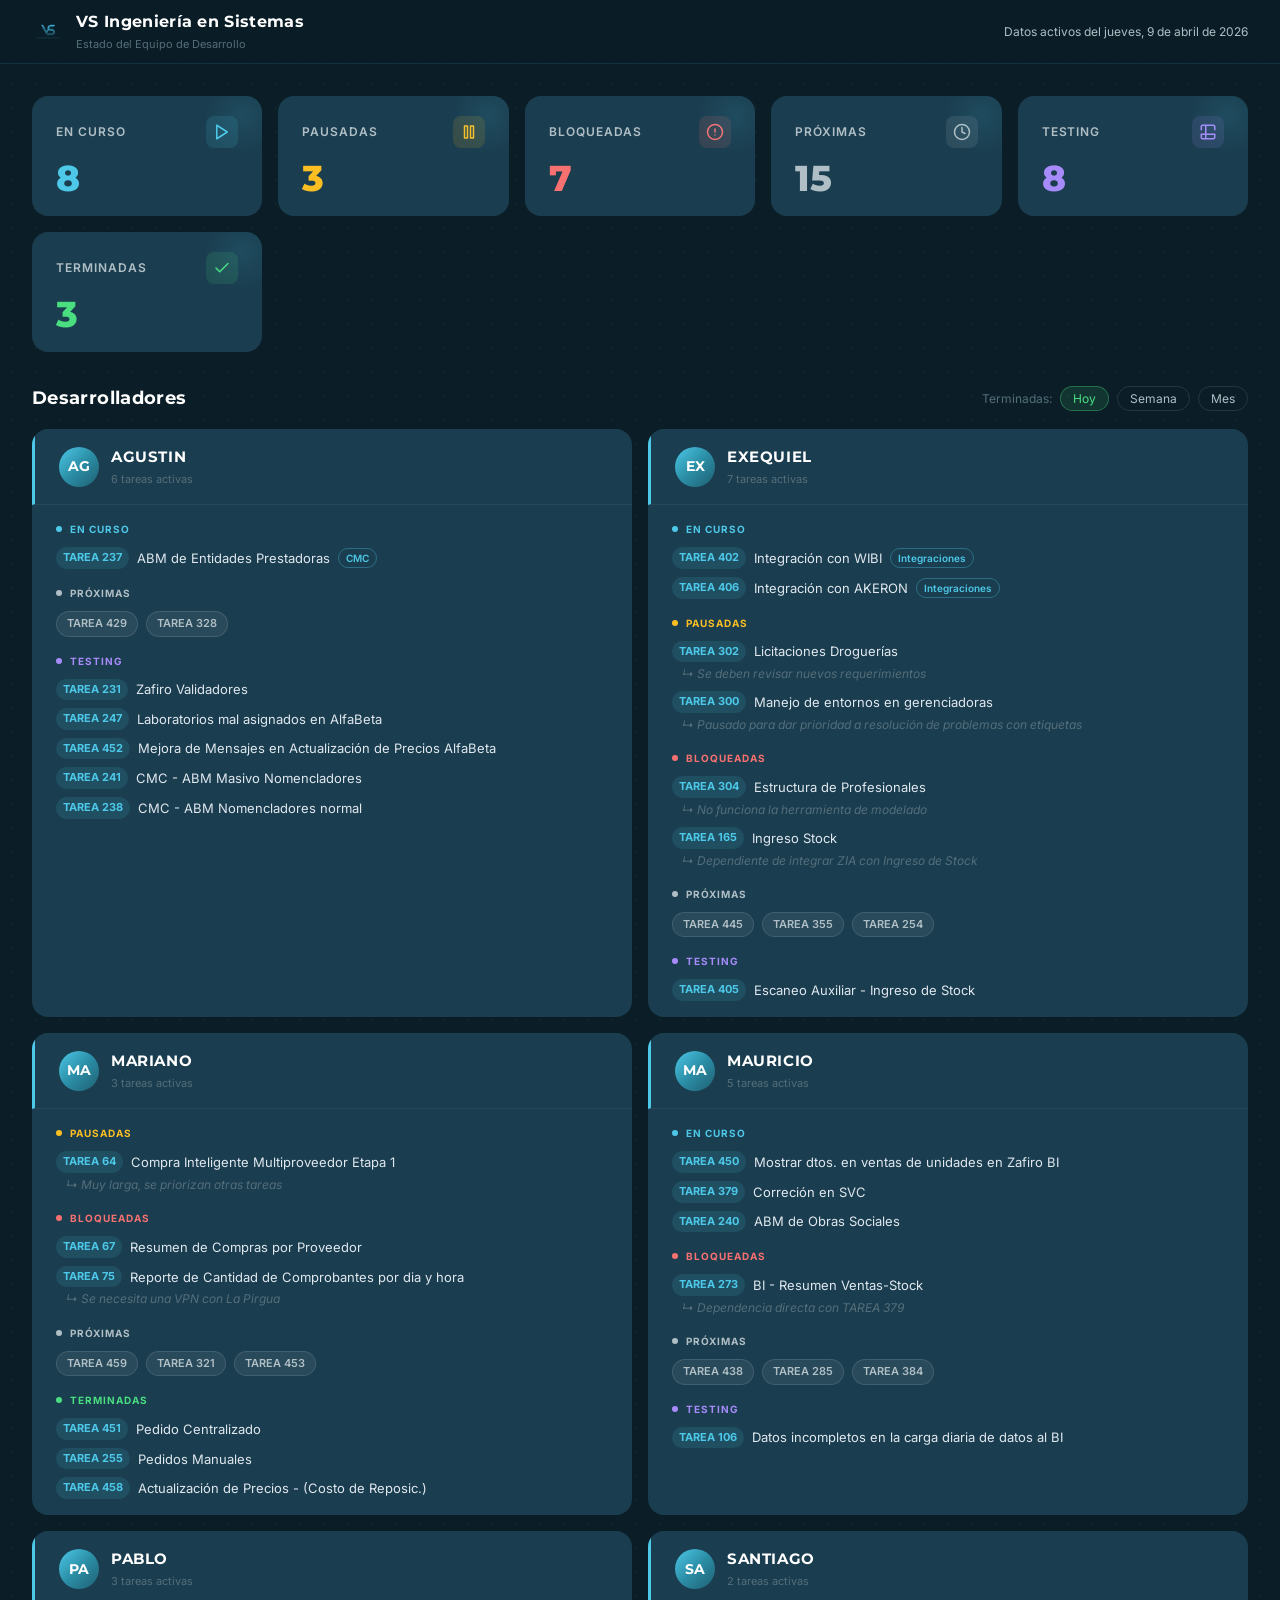
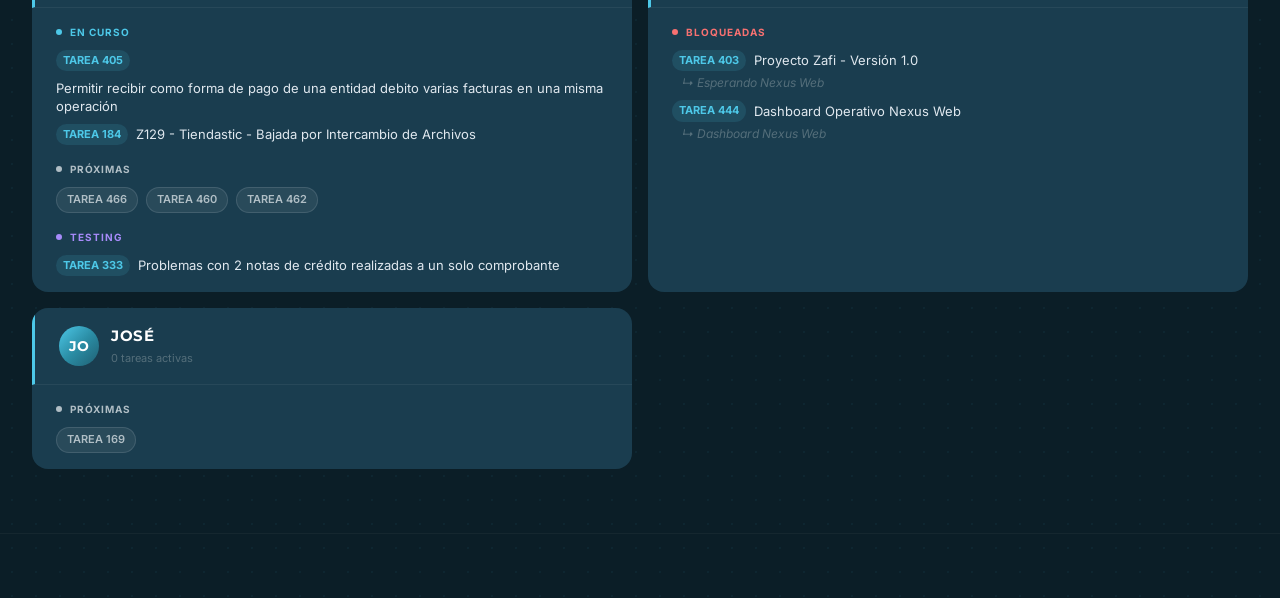
==== index.html @ 7aa767b9 "Primer commit" ====
<!DOCTYPE html>
<html lang="es">
<head>
  <meta charset="UTF-8">
  <meta name="viewport" content="width=device-width, initial-scale=1.0">
  <title>Estado del Equipo — VS Ingeniería</title>
  <link rel="stylesheet" href="css/styles.css">
</head>
<body class="bg-pattern">

  <!-- Topbar -->
  <header class="topbar">
    <a class="topbar-brand" href="#">
      <div class="topbar-logo-wrap">
        <img src="assets/media/logo_vs.png" alt="VS" class="topbar-logo-img">
      </div>
      <div>
        <div class="topbar-title">VS Ingeniería en Sistemas</div>
        <div class="topbar-subtitle">Estado del Equipo de Desarrollo</div>
      </div>
    </a>
    <div class="topbar-right">
      <span id="last-update" class="topbar-date-label">Cargando datos…</span>
    </div>
  </header>

  <!-- Contenido -->
  <main class="page-content">

    <!-- KPI Cards -->
    <div class="kpi-grid" id="kpi-grid">

      <div class="kpi-card">
        <div class="kpi-header">
          <span class="kpi-label">En Curso</span>
          <div class="kpi-icon kpi-icon--en-curso">
            <svg xmlns="http://www.w3.org/2000/svg" width="18" height="18" viewBox="0 0 24 24"
                 fill="none" stroke="currentColor" stroke-width="2" stroke-linecap="round" stroke-linejoin="round">
              <polygon points="5 3 19 12 5 21 5 3"/>
            </svg>
          </div>
        </div>
        <div class="kpi-value kpi-value--en-curso" id="kpi-en-curso">—</div>
      </div>

      <div class="kpi-card">
        <div class="kpi-header">
          <span class="kpi-label">Pausadas</span>
          <div class="kpi-icon kpi-icon--pausadas">
            <svg xmlns="http://www.w3.org/2000/svg" width="18" height="18" viewBox="0 0 24 24"
                 fill="none" stroke="currentColor" stroke-width="2" stroke-linecap="round" stroke-linejoin="round">
              <rect x="6" y="4" width="4" height="16"/><rect x="14" y="4" width="4" height="16"/>
            </svg>
          </div>
        </div>
        <div class="kpi-value kpi-value--pausadas" id="kpi-pausadas">—</div>
      </div>

      <div class="kpi-card">
        <div class="kpi-header">
          <span class="kpi-label">Bloqueadas</span>
          <div class="kpi-icon kpi-icon--bloqueadas">
            <svg xmlns="http://www.w3.org/2000/svg" width="18" height="18" viewBox="0 0 24 24"
                 fill="none" stroke="currentColor" stroke-width="2" stroke-linecap="round" stroke-linejoin="round">
              <circle cx="12" cy="12" r="10"/><line x1="12" y1="8" x2="12" y2="12"/>
              <line x1="12" y1="16" x2="12.01" y2="16"/>
            </svg>
          </div>
        </div>
        <div class="kpi-value kpi-value--bloqueadas" id="kpi-bloqueadas">—</div>
      </div>

      <div class="kpi-card">
        <div class="kpi-header">
          <span class="kpi-label">Próximas</span>
          <div class="kpi-icon kpi-icon--proximas">
            <svg xmlns="http://www.w3.org/2000/svg" width="18" height="18" viewBox="0 0 24 24"
                 fill="none" stroke="currentColor" stroke-width="2" stroke-linecap="round" stroke-linejoin="round">
              <circle cx="12" cy="12" r="10"/><polyline points="12 6 12 12 16 14"/>
            </svg>
          </div>
        </div>
        <div class="kpi-value kpi-value--proximas" id="kpi-proximas">—</div>
      </div>

      <div class="kpi-card">
        <div class="kpi-header">
          <span class="kpi-label">Testing</span>
          <div class="kpi-icon kpi-icon--testing">
            <svg xmlns="http://www.w3.org/2000/svg" width="18" height="18" viewBox="0 0 24 24"
                 fill="none" stroke="currentColor" stroke-width="2" stroke-linecap="round" stroke-linejoin="round">
              <path d="M9 3H5a2 2 0 0 0-2 2v4m6-6h10a2 2 0 0 1 2 2v4M9 3v18m0 0h10a2 2 0 0 0 2-2v-4M9 21H5a2 2 0 0 1-2-2v-4m0 0h18"/>
            </svg>
          </div>
        </div>
        <div class="kpi-value kpi-value--testing" id="kpi-testing">—</div>
      </div>

      <div class="kpi-card">
        <div class="kpi-header">
          <span class="kpi-label">Terminadas</span>
          <div class="kpi-icon kpi-icon--terminadas">
            <svg xmlns="http://www.w3.org/2000/svg" width="18" height="18" viewBox="0 0 24 24"
                 fill="none" stroke="currentColor" stroke-width="2" stroke-linecap="round" stroke-linejoin="round">
              <polyline points="20 6 9 17 4 12"/>
            </svg>
          </div>
        </div>
        <div class="kpi-value kpi-value--terminadas" id="kpi-terminadas">—</div>
      </div>

    </div>

    <!-- Sección de devs -->
    <div class="section-header">
      <h2 class="section-title">Desarrolladores</h2>
      <div class="period-selector">
        <span class="period-label">Terminadas:</span>
        <button type="button" class="period-btn active" data-period="day">Hoy</button>
        <button type="button" class="period-btn" data-period="week">Semana</button>
        <button type="button" class="period-btn" data-period="month">Mes</button>
      </div>
    </div>

    <div class="devs-grid" id="devs-grid">
      <!-- Skeleton inicial — reemplazado por viewer.js -->
      <div class="dev-card">
        <div class="dev-card-body">
          <div class="skeleton skeleton--title"></div>
          <div class="skeleton skeleton--line-lg"></div>
          <div class="skeleton skeleton--line-md"></div>
        </div>
      </div>
      <div class="dev-card">
        <div class="dev-card-body">
          <div class="skeleton skeleton--title"></div>
          <div class="skeleton skeleton--line-lg"></div>
          <div class="skeleton skeleton--line-md"></div>
        </div>
      </div>
    </div>

  </main>

  <!-- Footer -->
  <footer class="page-footer">
  </footer>

  <!-- Modal historial de tarea -->
  <div id="task-history-modal" class="modal-overlay" hidden>
    <div class="modal-box">
      <button type="button" class="modal-close" id="modal-close">✕</button>
      <div id="modal-content"></div>
    </div>
  </div>

  <script src="js/viewer.js"></script>
</body>
</html>
---- css/styles.css ----
/* VS Ingeniería en Sistemas — Design System */
@import url('https://fonts.googleapis.com/css2?family=Montserrat:wght@400;600;700;800&family=Inter:wght@400;500;600&display=swap');

/* ─── Variables ─────────────────────────────────────────────── */
:root {
  /* Colores */
  --vs-cyan:       #4DC8E8;
  --vs-teal:       #2B8EA6;
  --vs-deep:       #1F5F72;
  --vs-navy:       #1A3D4F;
  --vs-gray-mid:   #B0BEC5;
  --vs-gray-dark:  #546E7A;
  --vs-text:       #E0E8EF;

  /* Capas Dark UI */
  --layer-0: #0B1E27;
  --layer-1: #0F2633;
  --layer-2: #132D3A;
  --layer-3: #1A3D4F;
  --layer-4: #1F5F72;
  --layer-5: #2B8EA6;

  /* Semánticos */
  --color-active:  #4ADE80;
  --color-pending: #FBBF24;
  --color-blocked: #F87171;
  --color-info:    #4DC8E8;
  --color-draft:   #B0BEC5;

  /* Gradientes */
  --gradient-brand: linear-gradient(135deg, #4DC8E8 0%, #2B8EA6 50%, #1F5F72 100%);
  --gradient-dark:  linear-gradient(135deg, #1A3D4F 0%, #1F5F72 60%, #2B8EA6 100%);

  /* Tipografía */
  --font-heading: 'Montserrat', Arial, sans-serif;
  --font-body:    'Inter', 'Segoe UI', sans-serif;

  /* Espaciado */
  --space-1: 4px;   --space-2: 8px;   --space-3: 12px;
  --space-4: 16px;  --space-5: 24px;  --space-6: 32px;
  --space-7: 48px;  --space-8: 64px;

  /* Radios */
  --radius-sm:   4px;
  --radius-md:   8px;
  --radius-lg:   16px;
  --radius-xl:   24px;
  --radius-full: 9999px;

  /* Sombras */
  --shadow-md:   0 4px 12px rgba(26,61,79,0.20);
  --shadow-lg:   0 10px 30px rgba(0,0,0,0.30);
  --shadow-glow: 0 0 20px rgba(77,200,232,0.25);
}

/* ─── Reset ─────────────────────────────────────────────────── */
*, *::before, *::after { box-sizing: border-box; margin: 0; padding: 0; }

html { font-size: 16px; scroll-behavior: smooth; }

body {
  font-family: var(--font-body);
  background-color: var(--layer-0);
  color: var(--vs-text);
  line-height: 1.6;
  min-height: 100vh;
}

/* ─── Topbar ─────────────────────────────────────────────────── */
.topbar {
  height: 64px;
  position: sticky;
  top: 0;
  z-index: 100;
  background: rgba(11, 30, 39, 0.88);
  -webkit-backdrop-filter: blur(12px);
  backdrop-filter: blur(12px);
  border-bottom: 1px solid rgba(77, 200, 232, 0.12);
  display: flex;
  align-items: center;
  justify-content: space-between;
  padding: 0 var(--space-6);
  gap: var(--space-4);
}

.topbar-brand {
  display: flex;
  align-items: center;
  gap: var(--space-3);
  text-decoration: none;
}

.topbar-logo {
  width: 32px;
  height: 32px;
  background: var(--gradient-brand);
  border-radius: var(--radius-md);
  display: flex;
  align-items: center;
  justify-content: center;
  font-family: var(--font-heading);
  font-weight: 800;
  font-size: 14px;
  color: white;
  letter-spacing: -0.5px;
  flex-shrink: 0;
}

.topbar-title {
  font-family: var(--font-heading);
  font-weight: 700;
  font-size: 16px;
  color: white;
  letter-spacing: 0.02em;
}

.topbar-subtitle {
  font-size: 11px;
  color: var(--vs-gray-dark);
  margin-top: 1px;
}

.topbar-right {
  display: flex;
  align-items: center;
  gap: var(--space-3);
}

/* ─── Contenido principal ────────────────────────────────────── */
.page-content {
  max-width: 1280px;
  margin: 0 auto;
  padding: var(--space-6) var(--space-6);
}

/* ─── KPI Cards ──────────────────────────────────────────────── */
.kpi-grid {
  display: grid;
  grid-template-columns: repeat(5, 1fr);
  gap: var(--space-4);
  margin-bottom: var(--space-6);
}

@media (max-width: 1100px) {
  .kpi-grid { grid-template-columns: repeat(3, 1fr); }
}
@media (max-width: 700px) {
  .kpi-grid { grid-template-columns: repeat(2, 1fr); }
}
@media (max-width: 420px) {
  .kpi-grid { grid-template-columns: 1fr; }
}

.kpi-card {
  background: var(--layer-3);
  border-radius: var(--radius-lg);
  padding: 20px 24px;
  position: relative;
  overflow: hidden;
  transition: transform 0.2s, box-shadow 0.2s;
  cursor: default;
}

.kpi-card:hover {
  transform: translateY(-2px);
  box-shadow: var(--shadow-glow);
}

.kpi-card::after {
  content: '';
  position: absolute;
  right: -20px; top: -20px;
  width: 80px; height: 80px;
  border-radius: 50%;
  background: radial-gradient(circle, rgba(77,200,232,0.10) 0%, transparent 70%);
  pointer-events: none;
}

.kpi-header {
  display: flex;
  align-items: center;
  justify-content: space-between;
  margin-bottom: var(--space-3);
}

.kpi-label {
  font-size: 12px;
  font-weight: 600;
  color: var(--vs-gray-mid);
  text-transform: uppercase;
  letter-spacing: 0.08em;
}

.kpi-icon {
  width: 32px;
  height: 32px;
  border-radius: var(--radius-md);
  display: flex;
  align-items: center;
  justify-content: center;
  flex-shrink: 0;
}

.kpi-value {
  font-family: var(--font-heading);
  font-size: 36px;
  font-weight: 800;
  line-height: 1;
  color: white;
}

/* ─── Sección de devs ────────────────────────────────────────── */
.section-header {
  display: flex;
  align-items: center;
  justify-content: space-between;
  margin-bottom: var(--space-4);
}

/* ─── Selector de período (terminadas) ───────────────────────── */
.period-selector {
  display: flex;
  align-items: center;
  gap: var(--space-2);
}
.period-label {
  font-size: 12px;
  color: var(--vs-gray-dark);
}
.period-btn {
  background: transparent;
  border: 1px solid rgba(255,255,255,0.10);
  color: var(--vs-gray-mid);
  border-radius: var(--radius-full);
  padding: 4px 12px;
  font-size: 12px;
  font-family: inherit;
  cursor: pointer;
  transition: background 0.15s, border-color 0.15s, color 0.15s;
}
.period-btn:hover { border-color: rgba(77,200,232,0.35); color: var(--vs-cyan); }
.period-btn.active {
  background: rgba(74,222,128,0.12);
  border-color: rgba(74,222,128,0.35);
  color: #4ADE80;
}

/* ─── Fecha en topbar ────────────────────────────────────────── */
.topbar-date-label {
  font-size: 12px;
  color: var(--vs-gray-mid);
}

.section-title {
  font-family: var(--font-heading);
  font-size: 18px;
  font-weight: 700;
  color: white;
  letter-spacing: 0.02em;
}

.devs-grid {
  display: grid;
  grid-template-columns: repeat(2, 1fr);
  gap: var(--space-4);
}

@media (max-width: 900px) {
  .devs-grid { grid-template-columns: 1fr; }
}

/* ─── Developer Card ─────────────────────────────────────────── */
.dev-card {
  background: var(--layer-3);
  border-radius: var(--radius-lg);
  overflow: hidden;
  transition: box-shadow 0.2s;
}

.dev-card:hover {
  box-shadow: var(--shadow-lg);
}

.dev-card-header {
  display: flex;
  align-items: center;
  gap: var(--space-3);
  padding: var(--space-4) var(--space-5);
  border-bottom: 1px solid rgba(255,255,255,0.06);
  border-left: 3px solid var(--vs-cyan);
}

.dev-avatar {
  width: 40px;
  height: 40px;
  border-radius: var(--radius-full);
  background: var(--gradient-brand);
  display: flex;
  align-items: center;
  justify-content: center;
  font-family: var(--font-heading);
  font-weight: 700;
  font-size: 14px;
  color: white;
  flex-shrink: 0;
}

.dev-name {
  font-family: var(--font-heading);
  font-size: 15px;
  font-weight: 700;
  color: white;
  letter-spacing: 0.04em;
}

.dev-task-count {
  font-size: 11px;
  color: var(--vs-gray-dark);
  margin-top: 2px;
}

.dev-card-body {
  padding: var(--space-4) var(--space-5);
  display: flex;
  flex-direction: column;
  gap: var(--space-4);
}

/* ─── Task Group ─────────────────────────────────────────────── */
.task-group { display: flex; flex-direction: column; gap: var(--space-2); }

.task-group-label {
  display: flex;
  align-items: center;
  gap: var(--space-2);
  font-size: 10px;
  font-weight: 700;
  text-transform: uppercase;
  letter-spacing: 0.10em;
  color: var(--vs-gray-mid);
  margin-bottom: 2px;
}

.task-group-label .dot {
  width: 6px;
  height: 6px;
  border-radius: 50%;
  background: currentColor;
  flex-shrink: 0;
}

.task-group-label.en-curso   { color: var(--color-info); }
.task-group-label.pausadas   { color: var(--color-pending); }
.task-group-label.bloqueadas { color: var(--color-blocked); }
.task-group-label.proximas   { color: var(--color-draft); }
.task-group-label.testing    { color: #A78BFA; }
.task-group-label.terminadas { color: var(--color-active); }

/* ─── Task Row ───────────────────────────────────────────────── */
.task-row {
  display: flex;
  flex-direction: column;
  gap: 2px;
}

.task-main {
  display: flex;
  align-items: center;
  gap: var(--space-2);
  flex-wrap: wrap;
}

.task-id {
  font-size: 11px;
  font-weight: 700;
  color: var(--vs-cyan);
  background: rgba(77,200,232,0.12);
  padding: 2px 7px;
  border-radius: var(--radius-full);
  white-space: nowrap;
  flex-shrink: 0;
}

.task-title {
  font-size: 13px;
  color: var(--vs-text);
  line-height: 1.4;
}

.task-tag {
  font-size: 10px;
  font-weight: 600;
  color: var(--vs-cyan);
  border: 1px solid rgba(77,200,232,0.35);
  padding: 1px 7px;
  border-radius: var(--radius-full);
  white-space: nowrap;
  flex-shrink: 0;
}

.task-reason {
  font-size: 12px;
  color: var(--vs-gray-dark);
  font-style: italic;
  padding-left: calc(var(--space-2) + 2px);
}

.task-reason::before {
  content: '↳ ';
  color: var(--vs-gray-dark);
}

/* Pills de "próximas" */
.proximas-pills {
  display: flex;
  flex-wrap: wrap;
  gap: var(--space-2);
}

.pill-id {
  font-size: 11px;
  font-weight: 600;
  color: var(--vs-gray-mid);
  background: rgba(176,190,197,0.10);
  border: 1px solid rgba(176,190,197,0.18);
  padding: 3px 10px;
  border-radius: var(--radius-full);
  cursor: default;
  transition: background 0.15s;
}

.pill-id:hover {
  background: rgba(176,190,197,0.18);
  color: white;
}

/* ─── Empty State ────────────────────────────────────────────── */
.empty-state {
  display: flex;
  flex-direction: column;
  align-items: center;
  justify-content: center;
  padding: var(--space-7) var(--space-5);
  gap: var(--space-3);
  text-align: center;
}

.empty-state svg { opacity: 0.35; color: var(--vs-gray-dark); }
.empty-state-title { font-family: var(--font-heading); font-size: 16px; color: var(--vs-gray-mid); font-weight: 600; }
.empty-state-desc  { font-size: 13px; color: var(--vs-gray-dark); max-width: 280px; }

/* ─── Selector de fecha ──────────────────────────────────────── */
.date-selector {
  display: flex;
  align-items: center;
  gap: var(--space-2);
}

.date-selector label {
  font-size: 12px;
  color: var(--vs-gray-dark);
  white-space: nowrap;
}

.date-select {
  background: var(--layer-1);
  border: 1px solid rgba(77,200,232,0.20);
  border-radius: var(--radius-md);
  color: var(--vs-text);
  font-family: var(--font-body);
  font-size: 13px;
  padding: 6px 10px;
  cursor: pointer;
  outline: none;
  transition: border-color 0.2s;
}

.date-select:focus {
  border-color: var(--vs-cyan);
  box-shadow: 0 0 0 3px rgba(77,200,232,0.12);
}

/* ─── Footer ─────────────────────────────────────────────────── */
.page-footer {
  text-align: center;
  padding: var(--space-6) var(--space-5);
  font-size: 12px;
  color: var(--vs-gray-dark);
  border-top: 1px solid rgba(255,255,255,0.04);
  margin-top: var(--space-6);
}

/* ─── Topbar logo con imagen ─────────────────────────────────── */
.topbar-logo-wrap {
  width: 32px;
  height: 32px;
  display: flex;
  align-items: center;
  justify-content: center;
  flex-shrink: 0;
}

.topbar-logo-img {
  height: 32px;
  width: 32px;
  object-fit: contain;
}

/* ─── KPI icon variants ──────────────────────────────────────── */
.kpi-icon--en-curso   { background: rgba(77,200,232,0.12);  color: var(--vs-cyan); }
.kpi-icon--pausadas   { background: rgba(251,191,36,0.12);  color: #FBBF24; }
.kpi-icon--bloqueadas { background: rgba(248,113,113,0.12); color: #F87171; }
.kpi-icon--proximas   { background: rgba(176,190,197,0.12); color: var(--vs-gray-mid); }
.kpi-icon--testing    { background: rgba(167,139,250,0.12); color: #A78BFA; }
.kpi-icon--terminadas { background: rgba(74,222,128,0.12);  color: #4ADE80; }

/* ─── KPI value color variants ───────────────────────────────── */
.kpi-value--en-curso   { color: var(--vs-cyan); }
.kpi-value--pausadas   { color: #FBBF24; }
.kpi-value--bloqueadas { color: #F87171; }
.kpi-value--proximas   { color: var(--vs-gray-mid); }
.kpi-value--testing    { color: #A78BFA; }
.kpi-value--terminadas { color: #4ADE80; }

/* ─── Select "Mover a otro estado" ──────────────────────────── */
.select-move-to {
  appearance: none;
  background: rgba(77,200,232,0.06);
  color: var(--vs-gray-mid);
  border: 1px solid rgba(77,200,232,0.18);
  border-radius: var(--radius-sm);
  padding: 3px 8px;
  font-size: 11px;
  font-family: inherit;
  cursor: pointer;
  outline: none;
  transition: border-color 0.15s, background 0.15s;
}
.select-move-to:hover { border-color: rgba(77,200,232,0.40); background: rgba(77,200,232,0.12); }
.select-move-to:focus { border-color: var(--vs-cyan); color: var(--vs-text); }
.select-move-to option { background: var(--layer-3); color: var(--vs-text); }

/* ─── Botón marcar como terminada ────────────────────────────── */
.btn-done {
  background: rgba(74,222,128,0.10);
  color: #4ADE80;
  border: 1px solid rgba(74,222,128,0.25);
}
.btn-done:hover { background: rgba(74,222,128,0.22); }

/* ─── Modal historial de tarea ───────────────────────────────── */
.modal-overlay {
  position: fixed;
  inset: 0;
  z-index: 200;
  background: rgba(0,0,0,0.55);
  -webkit-backdrop-filter: blur(4px);
  backdrop-filter: blur(4px);
  display: flex;
  align-items: center;
  justify-content: center;
  padding: var(--space-5);
}
.modal-overlay[hidden] { display: none; }

.modal-box {
  background: var(--layer-2);
  border: 1px solid rgba(77,200,232,0.18);
  border-radius: var(--radius-lg);
  padding: var(--space-5) var(--space-6);
  max-width: 520px;
  width: 100%;
  max-height: 80vh;
  overflow-y: auto;
  position: relative;
  box-shadow: var(--shadow-lg);
}

.modal-close {
  position: absolute;
  top: var(--space-3);
  right: var(--space-3);
  background: transparent;
  border: none;
  color: var(--vs-gray-mid);
  font-size: 18px;
  cursor: pointer;
  line-height: 1;
  padding: 4px 6px;
  border-radius: var(--radius-sm);
  transition: color 0.15s, background 0.15s;
}
.modal-close:hover { color: var(--vs-text); background: rgba(255,255,255,0.06); }

.modal-task-header {
  display: flex;
  align-items: baseline;
  gap: var(--space-3);
  margin-bottom: var(--space-5);
  padding-right: var(--space-6);
  flex-wrap: wrap;
}
.modal-task-title {
  font-size: 15px;
  font-weight: 600;
  color: var(--vs-text);
}

/* ─── Timeline ───────────────────────────────────────────────── */
.timeline { display: flex; flex-direction: column; }

.timeline-event {
  display: grid;
  grid-template-columns: 14px 2px 1fr;
  grid-template-rows: auto 1fr;
  column-gap: var(--space-3);
}

.timeline-dot {
  width: 14px;
  height: 14px;
  border-radius: 50%;
  border: 2px solid currentColor;
  grid-column: 1;
  grid-row: 1;
  align-self: start;
  margin-top: 3px;
}
.timeline-dot.en_curso   { color: #4DC8E8; background: rgba(77,200,232,0.20); }
.timeline-dot.pausadas   { color: #FBBF24; background: rgba(251,191,36,0.20); }
.timeline-dot.bloqueadas { color: #F87171; background: rgba(239,68,68,0.20); }
.timeline-dot.proximas   { color: #B0BEC5; background: rgba(176,190,197,0.20); }
.timeline-dot.testing    { color: #A78BFA; background: rgba(167,139,250,0.20); }
.timeline-dot.terminadas { color: #4ADE80; background: rgba(74,222,128,0.20); }

.timeline-connector {
  grid-column: 2;
  grid-row: 2;
  width: 2px;
  min-height: 28px;
  background: rgba(255,255,255,0.08);
  justify-self: center;
}
.timeline-connector.hidden { background: transparent; }

.timeline-info {
  grid-column: 3;
  grid-row: 1 / 3;
  padding-bottom: var(--space-4);
  display: flex;
  flex-direction: column;
  gap: 3px;
}
.timeline-date   { font-size: 12px; color: var(--vs-gray-dark); }
.timeline-dev    { font-size: 11px; color: var(--vs-gray-mid); }
.timeline-reason { font-size: 11px; color: var(--vs-gray-mid); font-style: italic; }

/* task-row clickeable */
.task-row { cursor: pointer; }
.task-row:hover { background: rgba(77,200,232,0.05); border-radius: var(--radius-sm); }

/* ─── Botón enviar a Testing ─────────────────────────────────── */
.btn-testing {
  background: rgba(167,139,250,0.10);
  color: #A78BFA;
  border: 1px solid rgba(167,139,250,0.25);
}
.btn-testing:hover { background: rgba(167,139,250,0.22); }

/* ─── Grupo terminadas (separador visual) ─────────────────────── */
.task-group--terminadas {
  border-top: 1px solid rgba(74,222,128,0.12);
  padding-top: var(--space-3);
  margin-top: var(--space-1);
}

/* ─── Skeleton size variants ─────────────────────────────────── */
.skeleton--title   { height: 14px; width: 50%; margin-bottom: 8px; }
.skeleton--line-lg { height: 13px; width: 80%; margin-bottom: 6px; }
.skeleton--line-md { height: 13px; width: 65%; }

/* ─── Loading skeleton ───────────────────────────────────────── */
@keyframes shimmer {
  0%   { transform: translateX(-100%); }
  100% { transform: translateX(100%); }
}
.skeleton {
  position: relative;
  overflow: hidden;
  background: rgba(255,255,255,0.04);
  border-radius: var(--radius-sm);
}

/* ─── Control bar (editor) ──────────────────────────────────── */
.control-bar-label {
  margin: 0;
  white-space: nowrap;
}

.control-bar-date {
  width: 160px;
}

/* ─── Botones ────────────────────────────────────────────────── */
.btn {
  display: inline-flex;
  align-items: center;
  gap: var(--space-2);
  font-family: var(--font-body);
  font-size: 13px;
  font-weight: 600;
  padding: 8px 16px;
  border-radius: var(--radius-md);
  border: none;
  cursor: pointer;
  transition: opacity 0.2s, box-shadow 0.2s, background 0.2s, transform 0.15s;
  text-decoration: none;
  white-space: nowrap;
}

.btn:active { transform: scale(0.97); }

.btn-primary {
  background: var(--gradient-brand);
  color: white;
}
.btn-primary:hover { opacity: 0.90; box-shadow: var(--shadow-glow); }

.btn-secondary {
  background: transparent;
  color: var(--vs-teal);
  border: 1.5px solid var(--vs-teal);
}
.btn-secondary:hover { background: var(--vs-teal); color: white; }

.btn-ghost {
  background: rgba(77,200,232,0.08);
  color: var(--vs-cyan);
  border: 1px solid rgba(77,200,232,0.20);
}
.btn-ghost:hover { background: rgba(77,200,232,0.15); }

.btn-danger {
  background: rgba(248,113,113,0.12);
  color: #F87171;
  border: 1px solid rgba(248,113,113,0.25);
}
.btn-danger:hover { background: rgba(248,113,113,0.22); }

/* ─── Inputs (editor) ────────────────────────────────────────── */
.input {
  background: var(--layer-1);
  border: 1px solid rgba(77,200,232,0.20);
  border-radius: var(--radius-md);
  color: var(--vs-text);
  font-family: var(--font-body);
  font-size: 13px;
  padding: 8px 12px;
  transition: border-color 0.2s, box-shadow 0.2s;
  width: 100%;
  outline: none;
}
.input::placeholder { color: var(--vs-gray-dark); }
.input:focus {
  border-color: var(--vs-cyan);
  box-shadow: 0 0 0 3px rgba(77,200,232,0.12);
}

.label {
  font-size: 11px;
  font-weight: 600;
  color: var(--vs-gray-mid);
  text-transform: uppercase;
  letter-spacing: 0.06em;
  margin-bottom: 5px;
  display: block;
}

.field { display: flex; flex-direction: column; gap: 4px; }

/* ─── Badges de estado (editor) ──────────────────────────────── */
.status-badge {
  display: inline-flex;
  align-items: center;
  gap: 5px;
  padding: 3px 10px;
  border-radius: var(--radius-full);
  font-size: 11px;
  font-weight: 700;
  text-transform: uppercase;
  letter-spacing: 0.06em;
}
.status-badge::before {
  content: '';
  width: 6px; height: 6px;
  border-radius: 50%;
  background: currentColor;
  flex-shrink: 0;
}
.badge-en-curso  { background: rgba(77,200,232,0.15);  color: #4DC8E8; }
.badge-pausada   { background: rgba(251,191,36,0.15);  color: #FBBF24; }
.badge-bloqueada { background: rgba(239,68,68,0.15);   color: #F87171; }
.badge-proxima   { background: rgba(176,190,197,0.12); color: #B0BEC5; }
.badge-testing   { background: rgba(167,139,250,0.15); color: #A78BFA; }
.badge-terminada { background: rgba(74,222,128,0.15);  color: #4ADE80; }

/* ─── Fondo con patrón sutil ─────────────────────────────────── */
.bg-pattern {
  background-color: var(--layer-0);
  background-image: radial-gradient(rgba(77,200,232,0.05) 1px, transparent 1px);
  background-size: 24px 24px;
}
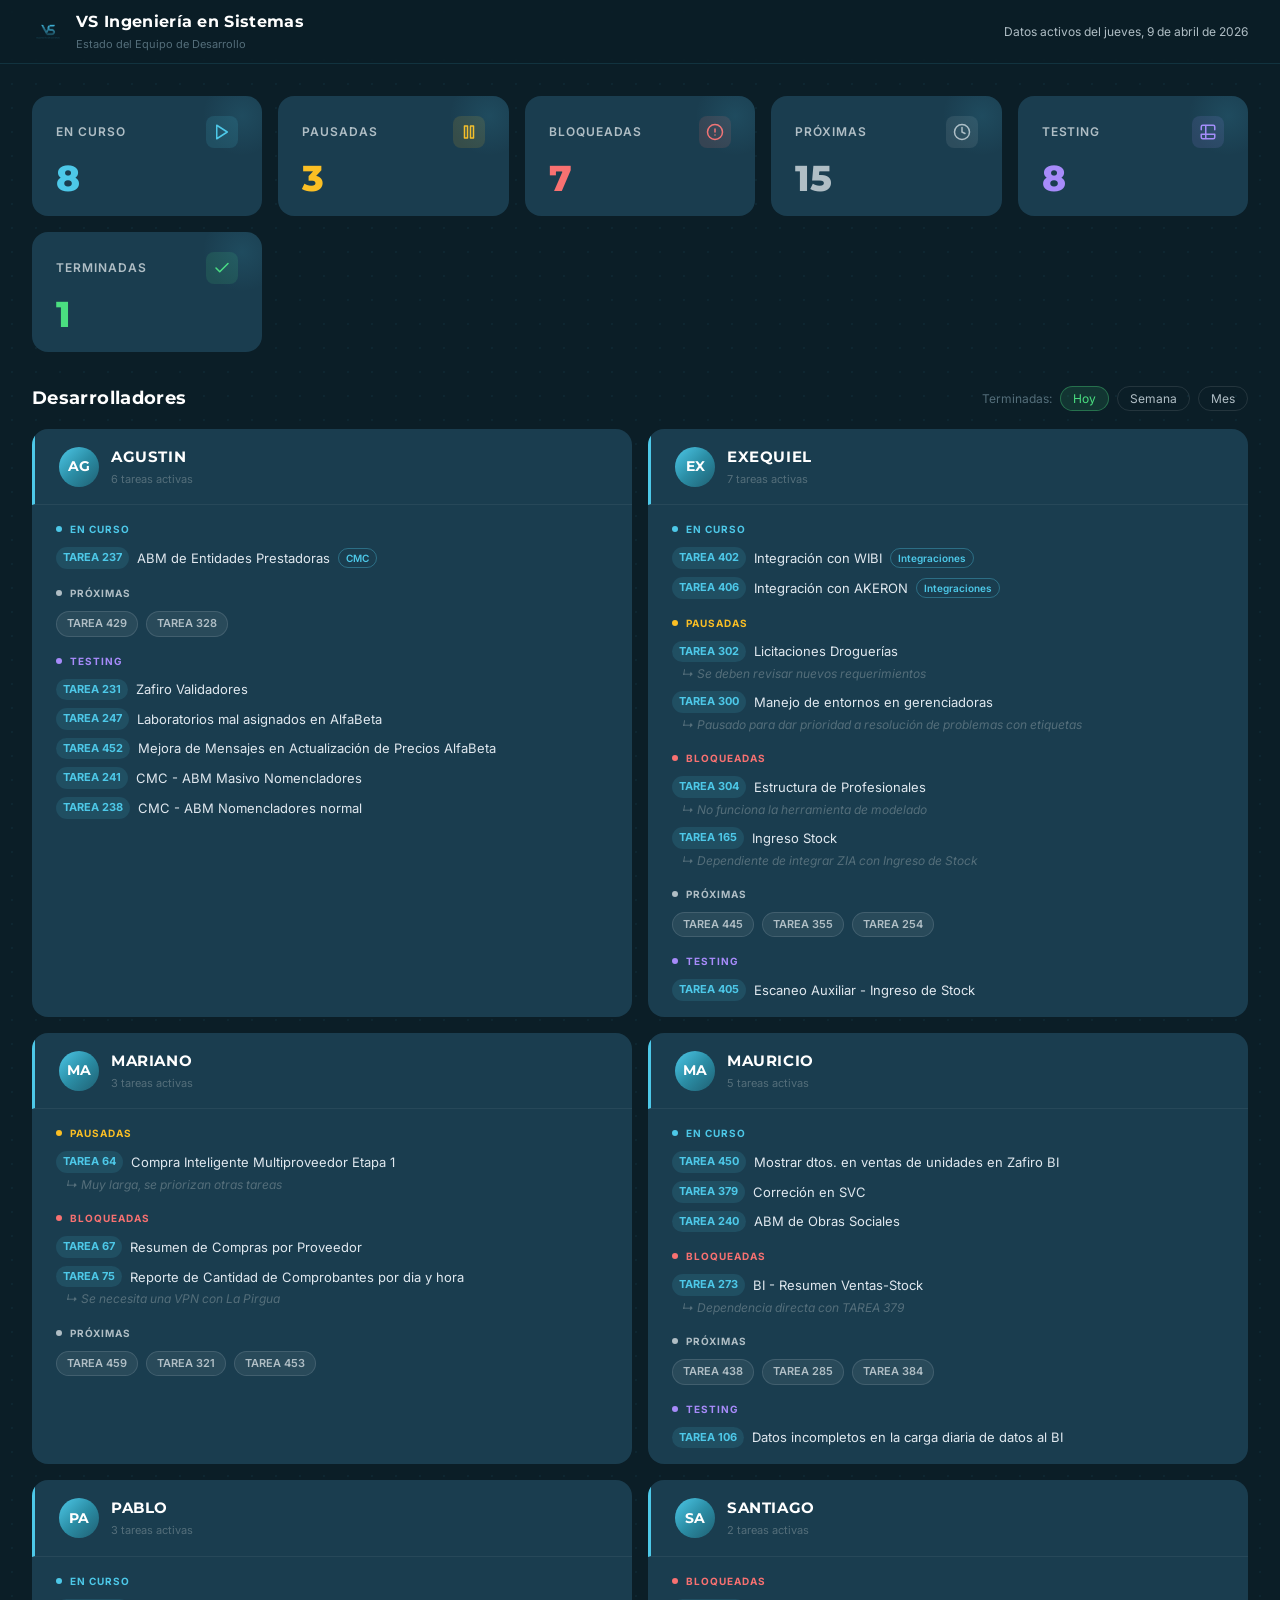
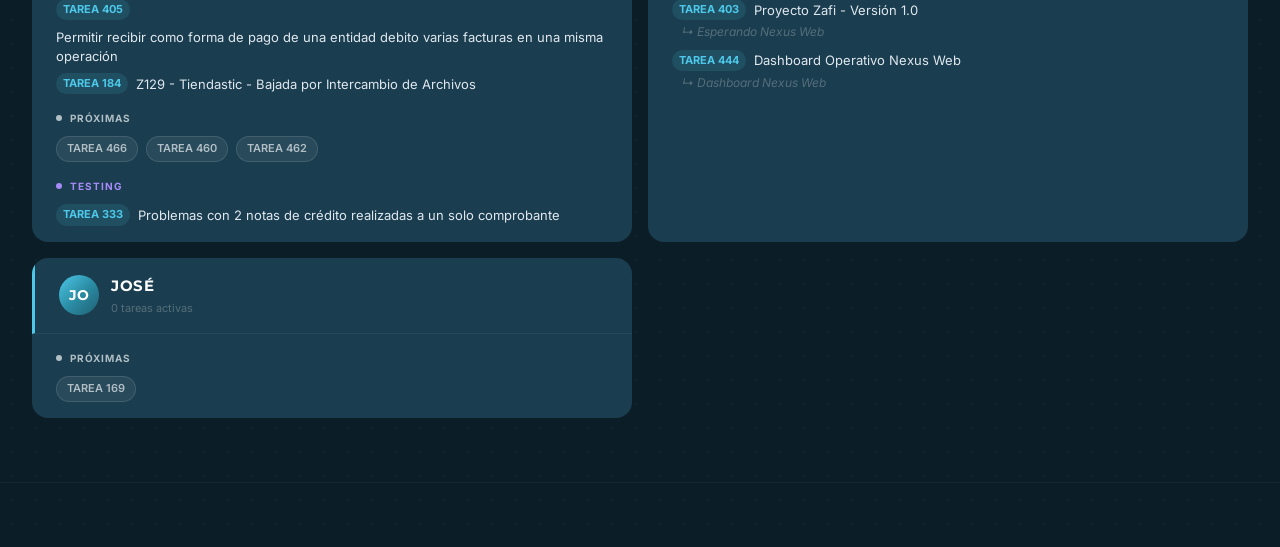
==== commit c0787684: "Mejoras en muestreo de finalizadas" ====
--- a/index.html
+++ b/index.html
@@ -96,7 +96,7 @@
         <div class="kpi-value kpi-value--testing" id="kpi-testing">—</div>
       </div>
 
-      <div class="kpi-card">
+      <div class="kpi-card kpi-card--clickable" id="kpi-terminadas-card" title="Ver tareas finalizadas">
         <div class="kpi-header">
           <span class="kpi-label">Terminadas</span>
           <div class="kpi-icon kpi-icon--terminadas">
--- a/css/styles.css
+++ b/css/styles.css
@@ -659,6 +659,51 @@
 .task-row { cursor: pointer; }
 .task-row:hover { background: rgba(77,200,232,0.05); border-radius: var(--radius-sm); }
 
+/* ─── KPI card clickeable ────────────────────────────────────── */
+.kpi-card--clickable {
+  cursor: pointer;
+}
+.kpi-card--clickable:hover {
+  border-color: rgba(74,222,128,0.35);
+  box-shadow: 0 0 0 1px rgba(74,222,128,0.15), var(--shadow-lg);
+}
+.kpi-card--clickable:hover .kpi-label::after {
+  content: ' ↗';
+  font-size: 10px;
+  opacity: 0.6;
+}
+
+/* ─── Modal de terminadas ────────────────────────────────────── */
+.terminadas-modal-dev {
+  margin-bottom: var(--space-5);
+}
+.terminadas-modal-dev:last-child { margin-bottom: 0; }
+
+.terminadas-modal-dev-header {
+  display: flex;
+  align-items: center;
+  gap: var(--space-2);
+  margin-bottom: var(--space-3);
+  padding-bottom: var(--space-2);
+  border-bottom: 1px solid rgba(255,255,255,0.06);
+}
+.terminadas-modal-row {
+  display: flex;
+  align-items: flex-start;
+  gap: var(--space-2);
+  padding: var(--space-2) 0;
+}
+.terminadas-check {
+  color: #4ADE80;
+  flex-shrink: 0;
+  margin-top: 2px;
+}
+.terminadas-modal-info {
+  display: flex;
+  flex-direction: column;
+  gap: 2px;
+}
+
 /* ─── Botón enviar a Testing ─────────────────────────────────── */
 .btn-testing {
   background: rgba(167,139,250,0.10);
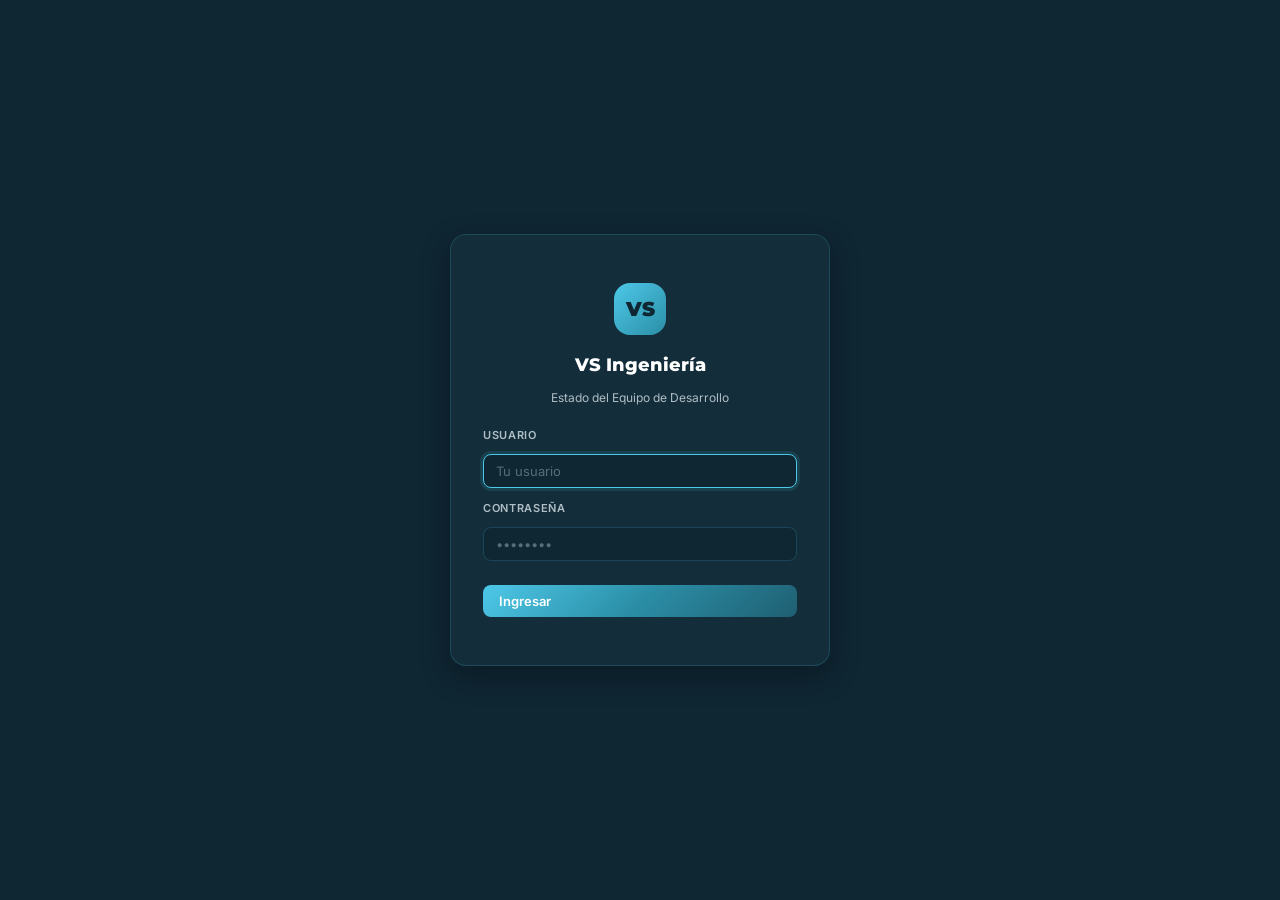
==== commit 5fc67e46: "Mejora de datos" ====
--- a/index.html
+++ b/index.html
@@ -154,6 +154,8 @@
     </div>
   </div>
 
-  <script src="js/viewer.js"></script>
+  <script src="js/auth.js"></script>
+  <script src="js/viewer.js?v=3"></script>
+  <script>requireAuth(() => init());</script>
 </body>
 </html>
--- a/css/styles.css
+++ b/css/styles.css
@@ -548,6 +548,82 @@
 }
 .btn-done:hover { background: rgba(74,222,128,0.22); }
 
+/* ─── Login overlay ──────────────────────────────────────────── */
+#login-overlay {
+  position: fixed;
+  inset: 0;
+  z-index: 1000;
+  background: var(--layer-1);
+  display: flex;
+  align-items: center;
+  justify-content: center;
+  padding: var(--space-5);
+  transition: opacity 0.3s;
+}
+#login-overlay.login-out {
+  opacity: 0;
+  pointer-events: none;
+}
+body.auth-locked > *:not(#login-overlay) {
+  visibility: hidden;
+}
+.login-box {
+  background: var(--layer-2);
+  border: 1px solid rgba(77,200,232,0.18);
+  border-radius: var(--radius-lg);
+  padding: var(--space-7) var(--space-6);
+  width: 100%;
+  max-width: 380px;
+  box-shadow: var(--shadow-lg);
+  display: flex;
+  flex-direction: column;
+  align-items: center;
+  gap: var(--space-2);
+}
+.login-logo {
+  width: 52px;
+  height: 52px;
+  border-radius: var(--radius-lg);
+  background: linear-gradient(135deg, var(--vs-cyan) 0%, var(--vs-teal) 100%);
+  color: var(--layer-1);
+  font-family: var(--font-heading);
+  font-weight: 900;
+  font-size: 20px;
+  display: flex;
+  align-items: center;
+  justify-content: center;
+  margin-bottom: var(--space-2);
+}
+.login-title {
+  font-family: var(--font-heading);
+  font-weight: 800;
+  font-size: 18px;
+  color: white;
+}
+.login-subtitle {
+  font-size: 12px;
+  color: var(--vs-gray-mid);
+  margin-bottom: var(--space-3);
+}
+.login-field {
+  width: 100%;
+  display: flex;
+  flex-direction: column;
+  gap: var(--space-1);
+  margin-bottom: var(--space-3);
+}
+.login-error {
+  width: 100%;
+  font-size: 12px;
+  color: #F87171;
+  background: rgba(239,68,68,0.10);
+  border: 1px solid rgba(239,68,68,0.25);
+  border-radius: var(--radius-sm);
+  padding: 8px 12px;
+  text-align: center;
+}
+#login-form { width: 100%; }
+
 /* ─── Modal historial de tarea ───────────────────────────────── */
 .modal-overlay {
   position: fixed;
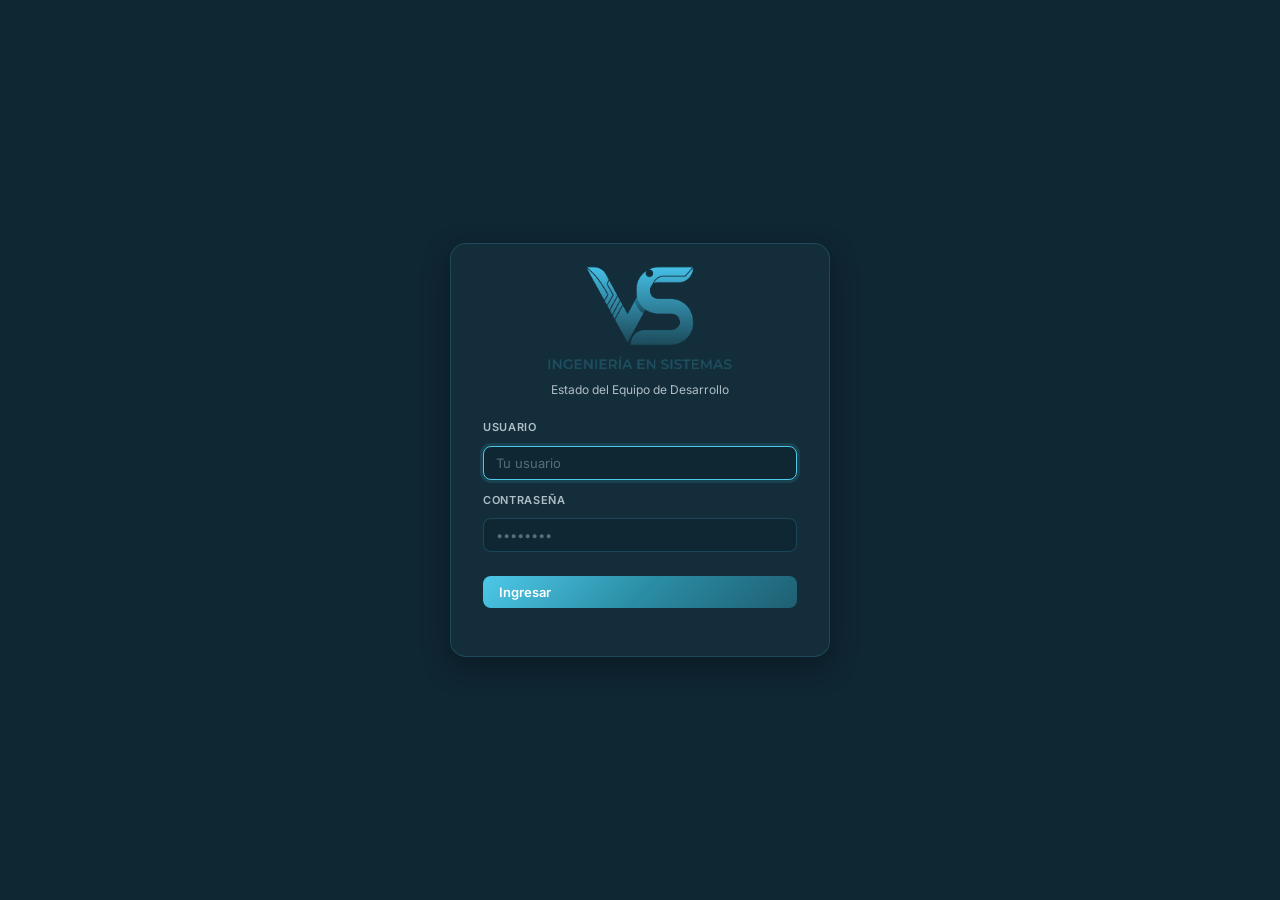
==== commit 7c92b1f5: "Actualización diaria" ====
--- a/index.html
+++ b/index.html
@@ -119,6 +119,11 @@
         <button type="button" class="period-btn active" data-period="day">Hoy</button>
         <button type="button" class="period-btn" data-period="week">Semana</button>
         <button type="button" class="period-btn" data-period="month">Mes</button>
+        <span class="period-separator"></span>
+        <input type="date" id="filter-from" class="input period-date-input" placeholder="Desde">
+        <span class="period-label">→</span>
+        <input type="date" id="filter-to" class="input period-date-input" placeholder="Hasta">
+        <button type="button" id="filter-clear" class="period-clear-btn" title="Limpiar fechas">✕</button>
       </div>
     </div>
 
--- a/css/styles.css
+++ b/css/styles.css
@@ -244,6 +244,36 @@
   border-color: rgba(74,222,128,0.35);
   color: #4ADE80;
 }
+
+/* ─── Filtro de fechas de terminadas ─────────────────────────── */
+.period-separator {
+  width: 1px;
+  height: 16px;
+  background: rgba(255,255,255,0.10);
+  margin: 0 var(--space-1);
+}
+.period-date-input {
+  padding: 3px 8px;
+  font-size: 12px;
+  width: 130px;
+  color-scheme: dark;
+}
+.period-clear-btn {
+  background: transparent;
+  border: 1px solid rgba(255,255,255,0.10);
+  color: var(--vs-gray-mid);
+  border-radius: var(--radius-full);
+  width: 22px;
+  height: 22px;
+  display: flex;
+  align-items: center;
+  justify-content: center;
+  font-size: 11px;
+  cursor: pointer;
+  transition: border-color 0.15s, color 0.15s;
+  flex-shrink: 0;
+}
+.period-clear-btn:hover { border-color: #F87171; color: #F87171; }
 
 /* ─── Fecha en topbar ────────────────────────────────────────── */
 .topbar-date-label {
@@ -581,14 +611,8 @@
   gap: var(--space-2);
 }
 .login-logo {
-  width: 52px;
-  height: 52px;
-  border-radius: var(--radius-lg);
-  background: linear-gradient(135deg, var(--vs-cyan) 0%, var(--vs-teal) 100%);
-  color: var(--layer-1);
-  font-family: var(--font-heading);
-  font-weight: 900;
-  font-size: 20px;
+  width: 64px;
+  height: 64px;
   display: flex;
   align-items: center;
   justify-content: center;
